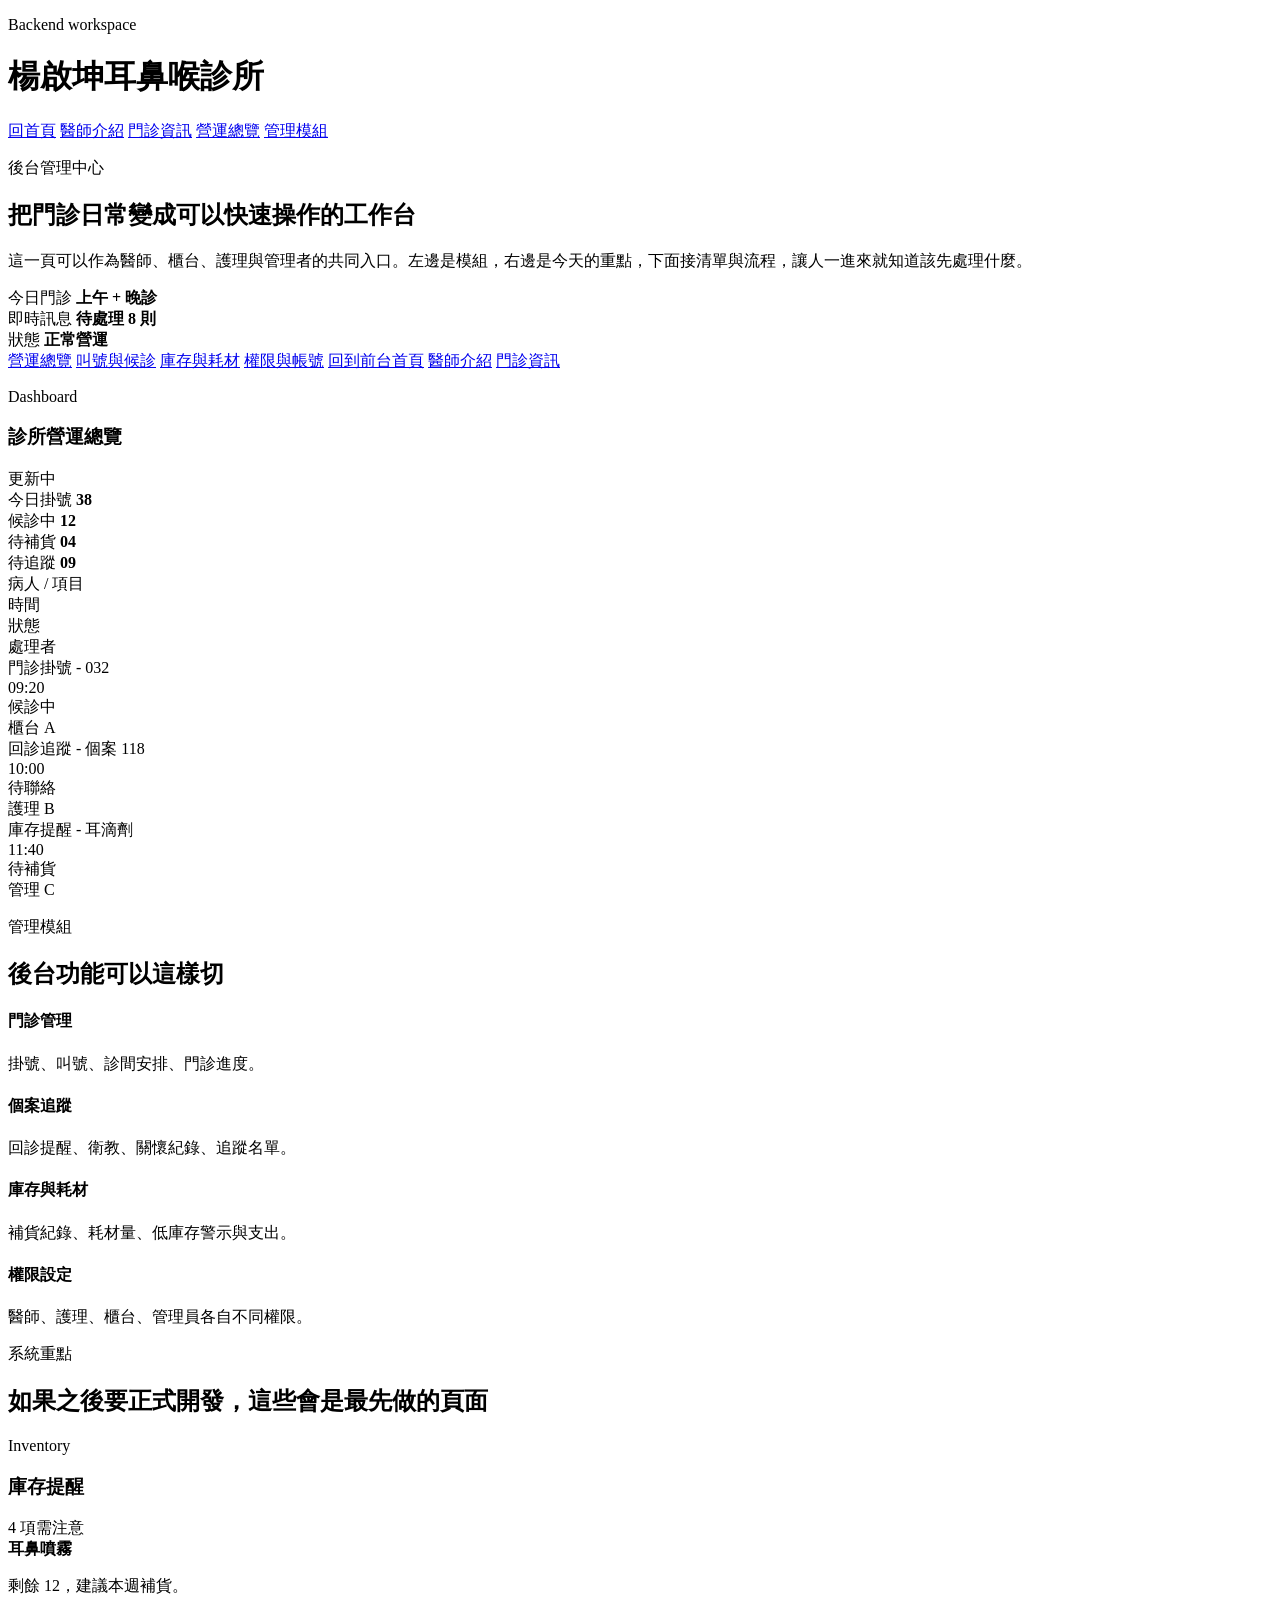
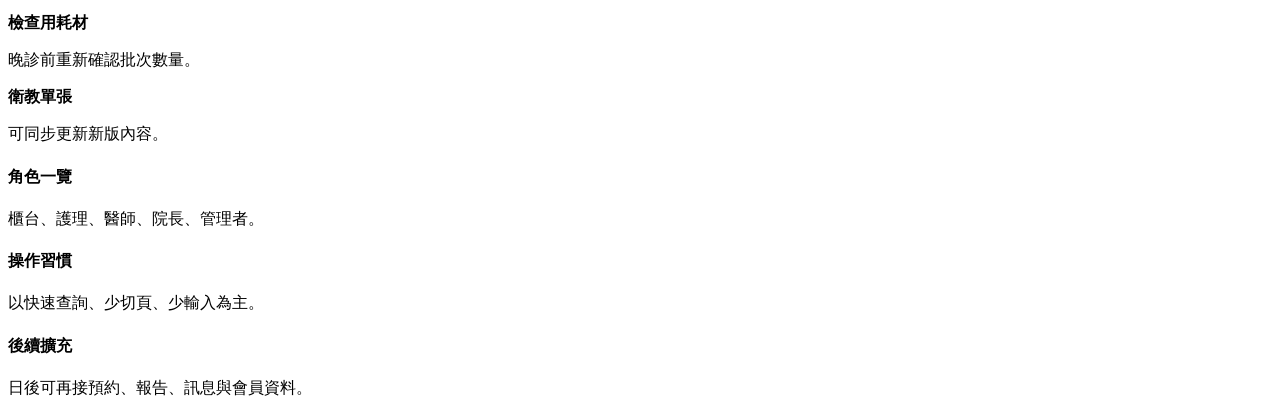
==== backend.html @ 7e98c554 "Add clinic backend page" ====
<!doctype html>
<html lang="zh-Hant">
  <head>
    <meta charset="UTF-8" />
    <meta name="viewport" content="width=device-width, initial-scale=1.0" />
    <title>楊啟坤耳鼻喉診所｜後台管理中心</title>
    <meta
      name="description"
      content="診所後台管理中心示意，包含門診、個案、庫存、權限與營運總覽。"
    />
    <link rel="preconnect" href="https://fonts.googleapis.com" />
    <link rel="preconnect" href="https://fonts.gstatic.com" crossorigin />
    <link
      href="https://fonts.googleapis.com/css2?family=Noto+Sans+TC:wght@400;500;600;700;800;900&display=swap"
      rel="stylesheet"
    />
    <link rel="stylesheet" href="styles.css" />
  </head>
  <body>
    <div class="page">
      <header class="topbar">
        <div>
          <p class="eyebrow">Backend workspace</p>
          <h1>楊啟坤耳鼻喉診所</h1>
        </div>

        <nav class="topbar__nav" aria-label="主要導覽">
          <a href="index.html">回首頁</a>
          <a href="doctor.html">醫師介紹</a>
          <a href="info.html">門診資訊</a>
          <a href="#dashboard">營運總覽</a>
          <a href="#modules">管理模組</a>
        </nav>
      </header>

      <main class="backend-shell">
        <section class="backend-hero">
          <div class="backend-hero__copy">
            <p class="eyebrow">後台管理中心</p>
            <h2>把門診日常變成可以快速操作的工作台</h2>
            <p>
              這一頁可以作為醫師、櫃台、護理與管理者的共同入口。左邊是模組，右邊是今天的重點，下面接清單與流程，讓人一進來就知道該先處理什麼。
            </p>
          </div>

          <div class="backend-hero__cards">
            <article class="mini-card">
              <span>今日門診</span>
              <strong>上午 + 晚診</strong>
            </article>
            <article class="mini-card">
              <span>即時訊息</span>
              <strong>待處理 8 則</strong>
            </article>
            <article class="mini-card">
              <span>狀態</span>
              <strong>正常營運</strong>
            </article>
          </div>
        </section>

        <section class="backend-grid" id="dashboard">
          <aside class="backend-nav" aria-label="管理模組">
            <a href="#dashboard">營運總覽</a>
            <a href="#queue">叫號與候診</a>
            <a href="#inventory">庫存與耗材</a>
            <a href="#permissions">權限與帳號</a>
            <a href="index.html">回到前台首頁</a>
            <a href="doctor.html">醫師介紹</a>
            <a href="info.html">門診資訊</a>
          </aside>

          <div class="backend-panel">
            <div class="backend-panel__top">
              <div>
                <p class="eyebrow eyebrow--dark">Dashboard</p>
                <h3>診所營運總覽</h3>
              </div>
              <span class="status">更新中</span>
            </div>

            <div class="backend-stats">
              <article class="backend-stat">
                <span>今日掛號</span>
                <strong>38</strong>
              </article>
              <article class="backend-stat">
                <span>候診中</span>
                <strong>12</strong>
              </article>
              <article class="backend-stat">
                <span>待補貨</span>
                <strong>04</strong>
              </article>
              <article class="backend-stat">
                <span>待追蹤</span>
                <strong>09</strong>
              </article>
            </div>

            <div class="backend-table" id="queue">
              <div class="backend-table__row backend-table__head">
                <div>病人 / 項目</div>
                <div>時間</div>
                <div>狀態</div>
                <div>處理者</div>
              </div>
              <div class="backend-table__row">
                <div>門診掛號 - 032</div>
                <div>09:20</div>
                <div class="backend-status">候診中</div>
                <div>櫃台 A</div>
              </div>
              <div class="backend-table__row">
                <div>回診追蹤 - 個案 118</div>
                <div>10:00</div>
                <div class="backend-status">待聯絡</div>
                <div>護理 B</div>
              </div>
              <div class="backend-table__row">
                <div>庫存提醒 - 耳滴劑</div>
                <div>11:40</div>
                <div class="backend-status">待補貨</div>
                <div>管理 C</div>
              </div>
            </div>
          </div>
        </section>

        <section class="modules" id="modules" aria-labelledby="modules-title">
          <div class="section-head">
            <p class="eyebrow">管理模組</p>
            <h2 id="modules-title">後台功能可以這樣切</h2>
          </div>

          <div class="module-grid">
            <article class="backend-card">
              <h4>門診管理</h4>
              <p>掛號、叫號、診間安排、門診進度。</p>
            </article>
            <article class="backend-card">
              <h4>個案追蹤</h4>
              <p>回診提醒、衛教、關懷紀錄、追蹤名單。</p>
            </article>
            <article class="backend-card">
              <h4>庫存與耗材</h4>
              <p>補貨紀錄、耗材量、低庫存警示與支出。</p>
            </article>
            <article class="backend-card">
              <h4>權限設定</h4>
              <p>醫師、護理、櫃台、管理員各自不同權限。</p>
            </article>
          </div>
        </section>

        <section class="admin-layout" id="inventory" aria-labelledby="inventory-title">
          <div class="section-head">
            <p class="eyebrow">系統重點</p>
            <h2 id="inventory-title">如果之後要正式開發，這些會是最先做的頁面</h2>
          </div>

          <div class="admin-grid">
            <div class="admin-preview">
              <div class="admin-preview__header">
                <div>
                  <p class="eyebrow eyebrow--dark">Inventory</p>
                  <h3>庫存提醒</h3>
                </div>
                <span class="status">4 項需注意</span>
              </div>

              <div class="timeline">
                <div class="timeline__item">
                  <span class="dot"></span>
                  <div>
                    <strong>耳鼻噴霧</strong>
                    <p>剩餘 12，建議本週補貨。</p>
                  </div>
                </div>
                <div class="timeline__item">
                  <span class="dot"></span>
                  <div>
                    <strong>檢查用耗材</strong>
                    <p>晚診前重新確認批次數量。</p>
                  </div>
                </div>
                <div class="timeline__item">
                  <span class="dot"></span>
                  <div>
                    <strong>衛教單張</strong>
                    <p>可同步更新新版內容。</p>
                  </div>
                </div>
              </div>
            </div>

            <div class="backend-sidebar" id="permissions">
              <article class="backend-card">
                <h4>角色一覽</h4>
                <p>櫃台、護理、醫師、院長、管理者。</p>
              </article>
              <article class="backend-card">
                <h4>操作習慣</h4>
                <p>以快速查詢、少切頁、少輸入為主。</p>
              </article>
              <article class="backend-card">
                <h4>後續擴充</h4>
                <p>日後可再接預約、報告、訊息與會員資料。</p>
              </article>
            </div>
          </div>
        </section>
      </main>
    </div>
  </body>
</html>
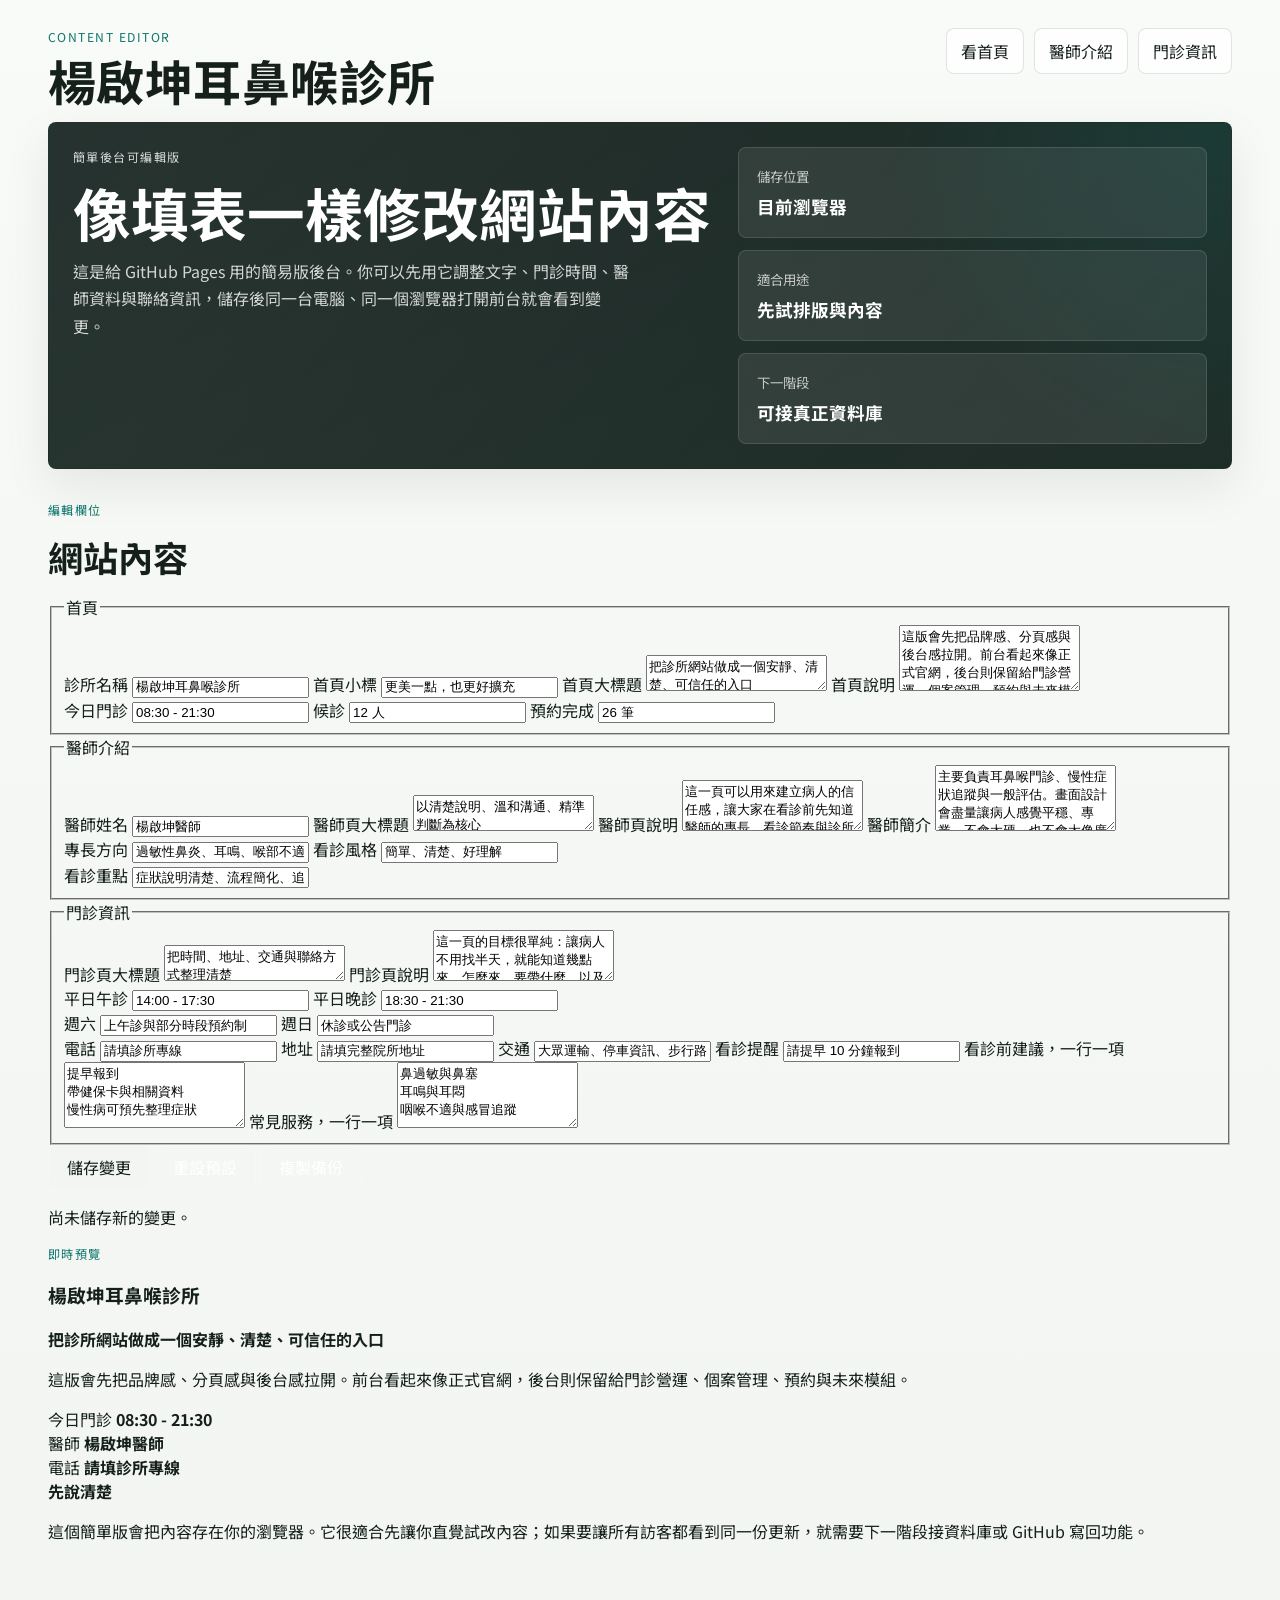
==== commit a383a168: "Turn backend into a simple content editor" ====
--- a/backend.html
+++ b/backend.html
@@ -3,214 +3,228 @@
   <head>
     <meta charset="UTF-8" />
     <meta name="viewport" content="width=device-width, initial-scale=1.0" />
-    <title>楊啟坤耳鼻喉診所｜後台管理中心</title>
-    <meta
-      name="description"
-      content="診所後台管理中心示意，包含門診、個案、庫存、權限與營運總覽。"
-    />
+    <title>楊啟坤耳鼻喉診所｜後台內容編輯</title>
+    <meta name="description" content="簡單可編輯的診所網站後台，可調整首頁、醫師介紹、門診資訊與聯絡內容。" />
     <link rel="preconnect" href="https://fonts.googleapis.com" />
     <link rel="preconnect" href="https://fonts.gstatic.com" crossorigin />
-    <link
-      href="https://fonts.googleapis.com/css2?family=Noto+Sans+TC:wght@400;500;600;700;800;900&display=swap"
-      rel="stylesheet"
-    />
+    <link href="https://fonts.googleapis.com/css2?family=Noto+Sans+TC:wght@400;500;600;700;800;900&display=swap" rel="stylesheet" />
     <link rel="stylesheet" href="styles.css" />
   </head>
   <body>
     <div class="page">
       <header class="topbar">
         <div>
-          <p class="eyebrow">Backend workspace</p>
-          <h1>楊啟坤耳鼻喉診所</h1>
+          <p class="eyebrow">Content editor</p>
+          <h1 id="clinic-name">楊啟坤耳鼻喉診所</h1>
         </div>
 
         <nav class="topbar__nav" aria-label="主要導覽">
-          <a href="index.html">回首頁</a>
+          <a href="index.html">看首頁</a>
           <a href="doctor.html">醫師介紹</a>
           <a href="info.html">門診資訊</a>
-          <a href="#dashboard">營運總覽</a>
-          <a href="#modules">管理模組</a>
         </nav>
       </header>
 
       <main class="backend-shell">
         <section class="backend-hero">
           <div class="backend-hero__copy">
-            <p class="eyebrow">後台管理中心</p>
-            <h2>把門診日常變成可以快速操作的工作台</h2>
+            <p class="eyebrow">簡單後台可編輯版</p>
+            <h2>像填表一樣修改網站內容</h2>
             <p>
-              這一頁可以作為醫師、櫃台、護理與管理者的共同入口。左邊是模組，右邊是今天的重點，下面接清單與流程，讓人一進來就知道該先處理什麼。
+              這是給 GitHub Pages 用的簡易版後台。你可以先用它調整文字、門診時間、醫師資料與聯絡資訊，儲存後同一台電腦、同一個瀏覽器打開前台就會看到變更。
             </p>
           </div>
 
           <div class="backend-hero__cards">
             <article class="mini-card">
-              <span>今日門診</span>
-              <strong>上午 + 晚診</strong>
+              <span>儲存位置</span>
+              <strong>目前瀏覽器</strong>
             </article>
             <article class="mini-card">
-              <span>即時訊息</span>
-              <strong>待處理 8 則</strong>
+              <span>適合用途</span>
+              <strong>先試排版與內容</strong>
             </article>
             <article class="mini-card">
-              <span>狀態</span>
-              <strong>正常營運</strong>
+              <span>下一階段</span>
+              <strong>可接真正資料庫</strong>
             </article>
           </div>
         </section>
 
-        <section class="backend-grid" id="dashboard">
-          <aside class="backend-nav" aria-label="管理模組">
-            <a href="#dashboard">營運總覽</a>
-            <a href="#queue">叫號與候診</a>
-            <a href="#inventory">庫存與耗材</a>
-            <a href="#permissions">權限與帳號</a>
-            <a href="index.html">回到前台首頁</a>
-            <a href="doctor.html">醫師介紹</a>
-            <a href="info.html">門診資訊</a>
+        <section class="editor-layout" aria-labelledby="editor-title">
+          <form class="editor-panel" id="clinic-editor">
+            <div class="section-head section-head--tight">
+              <p class="eyebrow">編輯欄位</p>
+              <h2 id="editor-title">網站內容</h2>
+            </div>
+
+            <fieldset class="editor-fieldset">
+              <legend>首頁</legend>
+              <label class="field">
+                <span>診所名稱</span>
+                <input id="edit-clinic-name" type="text" />
+              </label>
+              <label class="field">
+                <span>首頁小標</span>
+                <input id="edit-home-eyebrow" type="text" />
+              </label>
+              <label class="field">
+                <span>首頁大標題</span>
+                <textarea id="edit-home-headline" rows="2"></textarea>
+              </label>
+              <label class="field">
+                <span>首頁說明</span>
+                <textarea id="edit-home-lead" rows="4"></textarea>
+              </label>
+              <div class="field-row">
+                <label class="field">
+                  <span>今日門診</span>
+                  <input id="edit-today-hours" type="text" />
+                </label>
+                <label class="field">
+                  <span>候診</span>
+                  <input id="edit-waiting-count" type="text" />
+                </label>
+                <label class="field">
+                  <span>預約完成</span>
+                  <input id="edit-appointment-count" type="text" />
+                </label>
+              </div>
+            </fieldset>
+
+            <fieldset class="editor-fieldset">
+              <legend>醫師介紹</legend>
+              <label class="field">
+                <span>醫師姓名</span>
+                <input id="edit-doctor-name" type="text" />
+              </label>
+              <label class="field">
+                <span>醫師頁大標題</span>
+                <textarea id="edit-doctor-headline" rows="2"></textarea>
+              </label>
+              <label class="field">
+                <span>醫師頁說明</span>
+                <textarea id="edit-doctor-lead" rows="3"></textarea>
+              </label>
+              <label class="field">
+                <span>醫師簡介</span>
+                <textarea id="edit-doctor-summary" rows="4"></textarea>
+              </label>
+              <div class="field-row field-row--two">
+                <label class="field">
+                  <span>專長方向</span>
+                  <input id="edit-doctor-specialty" type="text" />
+                </label>
+                <label class="field">
+                  <span>看診風格</span>
+                  <input id="edit-doctor-style" type="text" />
+                </label>
+              </div>
+              <label class="field">
+                <span>看診重點</span>
+                <input id="edit-doctor-focus" type="text" />
+              </label>
+            </fieldset>
+
+            <fieldset class="editor-fieldset">
+              <legend>門診資訊</legend>
+              <label class="field">
+                <span>門診頁大標題</span>
+                <textarea id="edit-info-headline" rows="2"></textarea>
+              </label>
+              <label class="field">
+                <span>門診頁說明</span>
+                <textarea id="edit-info-lead" rows="3"></textarea>
+              </label>
+              <div class="field-row field-row--two">
+                <label class="field">
+                  <span>平日午診</span>
+                  <input id="edit-weekday-morning" type="text" />
+                </label>
+                <label class="field">
+                  <span>平日晚診</span>
+                  <input id="edit-weekday-evening" type="text" />
+                </label>
+              </div>
+              <div class="field-row field-row--two">
+                <label class="field">
+                  <span>週六</span>
+                  <input id="edit-saturday-hours" type="text" />
+                </label>
+                <label class="field">
+                  <span>週日</span>
+                  <input id="edit-sunday-hours" type="text" />
+                </label>
+              </div>
+              <label class="field">
+                <span>電話</span>
+                <input id="edit-phone" type="text" />
+              </label>
+              <label class="field">
+                <span>地址</span>
+                <input id="edit-address" type="text" />
+              </label>
+              <label class="field">
+                <span>交通</span>
+                <input id="edit-transport" type="text" />
+              </label>
+              <label class="field">
+                <span>看診提醒</span>
+                <input id="edit-check-in-note" type="text" />
+              </label>
+              <label class="field">
+                <span>看診前建議，一行一項</span>
+                <textarea id="edit-before-visit" rows="4"></textarea>
+              </label>
+              <label class="field">
+                <span>常見服務，一行一項</span>
+                <textarea id="edit-services" rows="4"></textarea>
+              </label>
+            </fieldset>
+
+            <div class="editor-actions">
+              <button class="action action--primary editor-submit" type="submit">儲存變更</button>
+              <button class="action editor-secondary" id="reset-editor" type="button">重設預設</button>
+              <button class="action editor-secondary" id="export-editor" type="button">複製備份</button>
+            </div>
+            <p class="editor-status" id="editor-status">尚未儲存新的變更。</p>
+          </form>
+
+          <aside class="editor-preview" aria-label="即時預覽">
+            <div class="preview-card">
+              <p class="eyebrow">即時預覽</p>
+              <h3 id="preview-clinic-name">楊啟坤耳鼻喉診所</h3>
+              <strong id="preview-home-headline">把診所網站做成一個安靜、清楚、可信任的入口</strong>
+              <p id="preview-home-lead">這裡會同步顯示首頁說明。</p>
+            </div>
+
+            <div class="preview-grid">
+              <article>
+                <span>今日門診</span>
+                <strong id="preview-hours">08:30 - 21:30</strong>
+              </article>
+              <article>
+                <span>醫師</span>
+                <strong id="preview-doctor">楊啟坤醫師</strong>
+              </article>
+              <article>
+                <span>電話</span>
+                <strong id="preview-phone">請填診所專線</strong>
+              </article>
+            </div>
+
+            <div class="editor-note">
+              <strong>先說清楚</strong>
+              <p>
+                這個簡單版會把內容存在你的瀏覽器。它很適合先讓你直覺試改內容；如果要讓所有訪客都看到同一份更新，就需要下一階段接資料庫或 GitHub 寫回功能。
+              </p>
+            </div>
           </aside>
-
-          <div class="backend-panel">
-            <div class="backend-panel__top">
-              <div>
-                <p class="eyebrow eyebrow--dark">Dashboard</p>
-                <h3>診所營運總覽</h3>
-              </div>
-              <span class="status">更新中</span>
-            </div>
-
-            <div class="backend-stats">
-              <article class="backend-stat">
-                <span>今日掛號</span>
-                <strong>38</strong>
-              </article>
-              <article class="backend-stat">
-                <span>候診中</span>
-                <strong>12</strong>
-              </article>
-              <article class="backend-stat">
-                <span>待補貨</span>
-                <strong>04</strong>
-              </article>
-              <article class="backend-stat">
-                <span>待追蹤</span>
-                <strong>09</strong>
-              </article>
-            </div>
-
-            <div class="backend-table" id="queue">
-              <div class="backend-table__row backend-table__head">
-                <div>病人 / 項目</div>
-                <div>時間</div>
-                <div>狀態</div>
-                <div>處理者</div>
-              </div>
-              <div class="backend-table__row">
-                <div>門診掛號 - 032</div>
-                <div>09:20</div>
-                <div class="backend-status">候診中</div>
-                <div>櫃台 A</div>
-              </div>
-              <div class="backend-table__row">
-                <div>回診追蹤 - 個案 118</div>
-                <div>10:00</div>
-                <div class="backend-status">待聯絡</div>
-                <div>護理 B</div>
-              </div>
-              <div class="backend-table__row">
-                <div>庫存提醒 - 耳滴劑</div>
-                <div>11:40</div>
-                <div class="backend-status">待補貨</div>
-                <div>管理 C</div>
-              </div>
-            </div>
-          </div>
-        </section>
-
-        <section class="modules" id="modules" aria-labelledby="modules-title">
-          <div class="section-head">
-            <p class="eyebrow">管理模組</p>
-            <h2 id="modules-title">後台功能可以這樣切</h2>
-          </div>
-
-          <div class="module-grid">
-            <article class="backend-card">
-              <h4>門診管理</h4>
-              <p>掛號、叫號、診間安排、門診進度。</p>
-            </article>
-            <article class="backend-card">
-              <h4>個案追蹤</h4>
-              <p>回診提醒、衛教、關懷紀錄、追蹤名單。</p>
-            </article>
-            <article class="backend-card">
-              <h4>庫存與耗材</h4>
-              <p>補貨紀錄、耗材量、低庫存警示與支出。</p>
-            </article>
-            <article class="backend-card">
-              <h4>權限設定</h4>
-              <p>醫師、護理、櫃台、管理員各自不同權限。</p>
-            </article>
-          </div>
-        </section>
-
-        <section class="admin-layout" id="inventory" aria-labelledby="inventory-title">
-          <div class="section-head">
-            <p class="eyebrow">系統重點</p>
-            <h2 id="inventory-title">如果之後要正式開發，這些會是最先做的頁面</h2>
-          </div>
-
-          <div class="admin-grid">
-            <div class="admin-preview">
-              <div class="admin-preview__header">
-                <div>
-                  <p class="eyebrow eyebrow--dark">Inventory</p>
-                  <h3>庫存提醒</h3>
-                </div>
-                <span class="status">4 項需注意</span>
-              </div>
-
-              <div class="timeline">
-                <div class="timeline__item">
-                  <span class="dot"></span>
-                  <div>
-                    <strong>耳鼻噴霧</strong>
-                    <p>剩餘 12，建議本週補貨。</p>
-                  </div>
-                </div>
-                <div class="timeline__item">
-                  <span class="dot"></span>
-                  <div>
-                    <strong>檢查用耗材</strong>
-                    <p>晚診前重新確認批次數量。</p>
-                  </div>
-                </div>
-                <div class="timeline__item">
-                  <span class="dot"></span>
-                  <div>
-                    <strong>衛教單張</strong>
-                    <p>可同步更新新版內容。</p>
-                  </div>
-                </div>
-              </div>
-            </div>
-
-            <div class="backend-sidebar" id="permissions">
-              <article class="backend-card">
-                <h4>角色一覽</h4>
-                <p>櫃台、護理、醫師、院長、管理者。</p>
-              </article>
-              <article class="backend-card">
-                <h4>操作習慣</h4>
-                <p>以快速查詢、少切頁、少輸入為主。</p>
-              </article>
-              <article class="backend-card">
-                <h4>後續擴充</h4>
-                <p>日後可再接預約、報告、訊息與會員資料。</p>
-              </article>
-            </div>
-          </div>
         </section>
       </main>
     </div>
+
+    <script src="site-data.js"></script>
+    <script src="script.js"></script>
   </body>
 </html>
--- a/styles.css
+++ b/styles.css
@@ -0,0 +1,346 @@
+:root {
+  color-scheme: light;
+  --bg: #f2f5f1;
+  --panel: #ffffff;
+  --panel-soft: #f7f8f5;
+  --ink: #15201a;
+  --muted: #5d6b63;
+  --line: rgba(21, 32, 26, 0.12);
+  --shadow: 0 18px 48px rgba(16, 24, 20, 0.08);
+  --hero: #0f1a17;
+  --hero-soft: #182621;
+  --green: #146b4a;
+  --blue: #355f8f;
+  --amber: #94631b;
+  --stone: #607167;
+  --accent: #0f766e;
+}
+
+* { box-sizing: border-box; }
+html { scroll-behavior: smooth; }
+body {
+  margin: 0;
+  font-family: "Noto Sans TC", system-ui, sans-serif;
+  color: var(--ink);
+  background: linear-gradient(180deg, #f8faf7 0%, var(--bg) 100%);
+}
+a,button { font: inherit; }
+a { color: inherit; text-decoration: none; }
+.page { min-height: 100vh; }
+.topbar {
+  display: flex;
+  justify-content: space-between;
+  gap: 24px;
+  align-items: flex-start;
+  padding: 28px clamp(20px, 4vw, 48px) 18px;
+  background: linear-gradient(180deg, #f9fbf8, transparent);
+}
+.eyebrow {
+  margin: 0 0 10px;
+  font-size: 0.76rem;
+  letter-spacing: 0.12em;
+  text-transform: uppercase;
+  color: var(--accent);
+}
+.eyebrow--dark { color: rgba(21, 32, 26, 0.56); }
+.topbar h1,
+.hero h2,
+.section-head h2,
+.admin-preview h3,
+.feature-band h3 { margin: 0; }
+.topbar h1 {
+  font-size: clamp(2rem, 4vw, 3rem);
+  line-height: 1;
+  letter-spacing: 0.01em;
+}
+.topbar__nav {
+  display: flex;
+  gap: 10px;
+  flex-wrap: wrap;
+  justify-content: flex-end;
+}
+.topbar__nav a {
+  padding: 10px 14px;
+  border: 1px solid var(--line);
+  background: rgba(255, 255, 255, 0.8);
+  border-radius: 8px;
+}
+main { padding: 0 clamp(20px, 4vw, 48px) 56px; }
+.hero {
+  display: grid;
+  grid-template-columns: minmax(0, 1.35fr) minmax(320px, 0.8fr);
+  gap: 18px;
+  padding: 24px;
+  border: 1px solid var(--line);
+  border-radius: 8px;
+  background:
+    linear-gradient(135deg, rgba(255, 255, 255, 0.07), rgba(255, 255, 255, 0)),
+    radial-gradient(circle at top right, rgba(58, 96, 76, 0.25), transparent 30%),
+    linear-gradient(160deg, var(--hero), var(--hero-soft));
+  color: #fff;
+  box-shadow: var(--shadow);
+}
+.hero__content { display: grid; align-content: start; gap: 18px; }
+.hero__content h2 {
+  max-width: 13ch;
+  font-size: clamp(2.2rem, 5vw, 4.4rem);
+  line-height: 0.98;
+}
+.hero__lead {
+  margin: 0;
+  max-width: 62ch;
+  color: rgba(255, 255, 255, 0.8);
+  line-height: 1.75;
+}
+.hero__actions { display: flex; gap: 12px; flex-wrap: wrap; }
+.action {
+  display: inline-flex;
+  align-items: center;
+  justify-content: center;
+  min-height: 44px;
+  padding: 0 18px;
+  border: 1px solid rgba(255, 255, 255, 0.18);
+  border-radius: 8px;
+  background: rgba(255, 255, 255, 0.06);
+  color: #fff;
+}
+.action--primary { background: #f2f5f1; color: var(--ink); }
+.hero__meta { display: grid; grid-template-columns: repeat(3, minmax(0, 1fr)); gap: 12px; }
+.hero__meta div {
+  padding: 14px;
+  border-radius: 8px;
+  border: 1px solid rgba(255, 255, 255, 0.1);
+  background: rgba(255, 255, 255, 0.05);
+}
+.hero__meta span,
+.panel-card__label,
+.stat-card span,
+.timeline__item strong,
+.admin-metrics span { display: block; font-size: 0.84rem; color: rgba(255, 255, 255, 0.72); }
+.hero__meta strong,
+.panel-card strong,
+.admin-metrics strong { display: block; margin-top: 8px; font-size: 1.08rem; }
+.hero__panel { display: grid; gap: 12px; align-content: start; }
+.panel-card {
+  padding: 18px;
+  border-radius: 8px;
+  border: 1px solid rgba(255, 255, 255, 0.14);
+  background: rgba(255, 255, 255, 0.06);
+  color: #fff;
+  box-shadow: inset 0 1px 0 rgba(255, 255, 255, 0.05);
+}
+.panel-card p { margin: 10px 0 0; color: rgba(255, 255, 255, 0.78); line-height: 1.6; }
+.panel-card--accent {
+  min-height: 212px;
+  display: grid;
+  align-content: start;
+  background:
+    linear-gradient(180deg, rgba(255, 255, 255, 0.08), rgba(255, 255, 255, 0.03)),
+    rgba(255, 255, 255, 0.04);
+}
+.panel-stack { display: grid; gap: 12px; }
+.section-head { display: grid; gap: 8px; margin: 32px 0 18px; }
+.section-head h2 { font-size: clamp(1.4rem, 3vw, 2.2rem); line-height: 1.15; }
+.module-grid { display: grid; grid-template-columns: repeat(4, minmax(0, 1fr)); gap: 14px; }
+.module-tile {
+  min-height: 236px;
+  display: grid;
+  align-content: start;
+  gap: 12px;
+  padding: 18px;
+  text-align: left;
+  border: 1px solid var(--line);
+  border-radius: 8px;
+  background: var(--panel);
+  box-shadow: var(--shadow);
+  cursor: pointer;
+  transition: transform 160ms ease, border-color 160ms ease, box-shadow 160ms ease;
+}
+.module-tile:hover,
+.module-tile:focus-visible,
+.module-tile.is-active {
+  transform: translateY(-3px);
+  border-color: rgba(15, 118, 110, 0.28);
+  box-shadow: 0 20px 44px rgba(16, 24, 20, 0.12);
+  outline: none;
+}
+.module-tile__icon {
+  width: 72px;
+  aspect-ratio: 1;
+  display: grid;
+  place-items: center;
+  border-radius: 8px;
+}
+.module-tile__icon svg {
+  width: 36px;
+  height: 36px;
+  fill: none;
+  stroke: #fff;
+  stroke-width: 2.4;
+  stroke-linecap: round;
+  stroke-linejoin: round;
+}
+.module-tile__icon--green { background: linear-gradient(160deg, #1f8a5c, var(--green)); }
+.module-tile__icon--blue { background: linear-gradient(160deg, #4a76a8, var(--blue)); }
+.module-tile__icon--amber { background: linear-gradient(160deg, #b47a24, var(--amber)); }
+.module-tile__icon--stone { background: linear-gradient(160deg, #6f8378, var(--stone)); }
+.module-tile__title { font-size: 1.1rem; font-weight: 800; }
+.module-tile__copy { color: var(--muted); line-height: 1.6; }
+.feature-band {
+  margin-top: 14px;
+  display: grid;
+  gap: 10px;
+  padding: 20px 22px;
+  border: 1px solid rgba(15, 118, 110, 0.16);
+  border-radius: 8px;
+  background: linear-gradient(180deg, rgba(15, 118, 110, 0.05), rgba(255, 255, 255, 0.88)), #fff;
+}
+.feature-band h3 { font-size: 1.5rem; }
+.feature-band p { margin: 0; max-width: 78ch; color: var(--muted); line-height: 1.72; }
+.admin-grid { display: grid; grid-template-columns: minmax(0, 1.15fr) minmax(280px, 0.85fr); gap: 14px; }
+.admin-preview,
+.admin-card,
+.chip-row span,
+.backend-nav,
+.backend-panel,
+.backend-table,
+.backend-card,
+.profile-card,
+.info-card,
+.hours-card,
+.service-card,
+.bio-item,
+.schedule-card,
+.contact-pill {
+  border-radius: 8px;
+  border: 1px solid var(--line);
+  background: var(--panel);
+}
+.admin-preview { padding: 20px; box-shadow: var(--shadow); }
+.admin-preview__header { display: flex; justify-content: space-between; gap: 12px; align-items: center; }
+.admin-preview__header h3 { margin-top: 6px; font-size: 1.4rem; }
+.status {
+  padding: 9px 12px;
+  border-radius: 999px;
+  background: rgba(15, 118, 110, 0.1);
+  color: var(--accent);
+  font-weight: 700;
+  white-space: nowrap;
+}
+.admin-metrics { display: grid; grid-template-columns: repeat(3, minmax(0, 1fr)); gap: 12px; margin: 18px 0; }
+.admin-metrics article { padding: 14px; border-radius: 8px; background: var(--panel-soft); }
+.admin-metrics span { color: var(--muted); }
+.admin-metrics strong { color: var(--ink); font-size: 1.7rem; margin-top: 8px; }
+.timeline { display: grid; gap: 12px; }
+.timeline__item { display: grid; grid-template-columns: 14px minmax(0, 1fr); gap: 12px; align-items: start; }
+.timeline__item strong { color: var(--ink); }
+.timeline__item p { margin: 4px 0 0; color: var(--muted); line-height: 1.6; }
+.dot { width: 10px; height: 10px; margin-top: 6px; border-radius: 50%; background: var(--accent); }
+.admin-list { display: grid; gap: 12px; }
+.admin-card { padding: 18px; box-shadow: var(--shadow); }
+.admin-card h3 { margin: 0 0 8px; font-size: 1.06rem; }
+.admin-card p { margin: 0; color: var(--muted); line-height: 1.6; }
+.chip-row { display: flex; flex-wrap: wrap; gap: 10px; }
+.chip-row span { padding: 11px 14px; color: var(--ink); background: rgba(255, 255, 255, 0.86); box-shadow: var(--shadow); }
+.admin-linkbar { display: flex; gap: 10px; flex-wrap: wrap; margin-top: 16px; }
+.admin-linkbar a { padding: 10px 14px; border-radius: 8px; border: 1px solid var(--line); background: rgba(255, 255, 255, 0.92); }
+.backend-shell { padding: 0 clamp(20px, 4vw, 48px) 56px; }
+.backend-hero {
+  display: grid;
+  grid-template-columns: minmax(0, 1fr) minmax(300px, 0.72fr);
+  gap: 14px;
+  padding: 24px;
+  border: 1px solid var(--line);
+  border-radius: 8px;
+  background:
+    linear-gradient(135deg, rgba(255, 255, 255, 0.08), rgba(255, 255, 255, 0)),
+    radial-gradient(circle at top right, rgba(15, 118, 110, 0.2), transparent 28%),
+    linear-gradient(160deg, #13211d, #1f2d28);
+  color: #fff;
+  box-shadow: var(--shadow);
+}
+.backend-hero__copy { display: grid; gap: 16px; align-content: start; }
+.backend-hero__copy h2 { margin: 0; font-size: clamp(2rem, 4.5vw, 4rem); line-height: 1; }
+.backend-hero__copy p { margin: 0; max-width: 62ch; color: rgba(255, 255, 255, 0.8); line-height: 1.72; }
+.backend-hero__cards { display: grid; gap: 12px; }
+.mini-card { padding: 18px; border-radius: 8px; background: rgba(255, 255, 255, 0.08); border: 1px solid rgba(255, 255, 255, 0.12); }
+.mini-card span { display: block; color: rgba(255, 255, 255, 0.72); font-size: 0.84rem; }
+.mini-card strong { display: block; margin-top: 8px; font-size: 1.1rem; }
+.backend-grid { display: grid; grid-template-columns: minmax(260px, 0.78fr) minmax(0, 1.22fr); gap: 14px; margin-top: 24px; }
+.backend-nav { padding: 18px; display: grid; gap: 10px; align-content: start; }
+.backend-nav a { padding: 12px 14px; border-radius: 8px; background: var(--panel-soft); }
+.backend-panel { padding: 18px; }
+.backend-panel__top { display: flex; justify-content: space-between; gap: 12px; align-items: center; }
+.backend-panel__top h3 { margin: 0; font-size: 1.35rem; }
+.backend-stats { display: grid; grid-template-columns: repeat(4, minmax(0, 1fr)); gap: 12px; margin-top: 18px; }
+.backend-stat { padding: 14px; border-radius: 8px; background: var(--panel-soft); }
+.backend-stat span { display: block; color: var(--muted); font-size: 0.84rem; }
+.backend-stat strong { display: block; margin-top: 8px; font-size: 1.5rem; }
+.backend-table { margin-top: 14px; overflow: hidden; }
+.backend-table__row { display: grid; grid-template-columns: minmax(0, 1.3fr) 120px 120px 100px; gap: 12px; padding: 14px 18px; border-top: 1px solid var(--line); }
+.backend-table__row:first-child { border-top: 0; }
+.backend-table__head { background: #f0f4f1; font-size: 0.84rem; color: var(--muted); }
+.backend-status { font-weight: 700; color: var(--accent); }
+.backend-sidebar { display: grid; gap: 12px; }
+.backend-card { padding: 18px; }
+.backend-card h4 { margin: 0 0 8px; font-size: 1.02rem; }
+.backend-card p { margin: 0; color: var(--muted); line-height: 1.6; }
+.profile-grid { display: grid; grid-template-columns: minmax(0, 0.92fr) minmax(0, 1.08fr); gap: 14px; }
+.profile-card { padding: 20px; }
+.profile-card__portrait {
+  width: 100%;
+  aspect-ratio: 4 / 3;
+  border-radius: 8px;
+  background: radial-gradient(circle at 40% 30%, rgba(255, 255, 255, 0.18), transparent 25%), linear-gradient(160deg, #153530, #224f47);
+  margin-bottom: 16px;
+  position: relative;
+  overflow: hidden;
+}
+.profile-card__portrait::before,
+.profile-card__portrait::after { content: ""; position: absolute; background: rgba(255, 255, 255, 0.16); border-radius: 50%; }
+.profile-card__portrait::before { width: 96px; height: 96px; top: 18%; left: 50%; transform: translateX(-50%); }
+.profile-card__portrait::after { width: 220px; height: 220px; bottom: -80px; left: 50%; transform: translateX(-50%); }
+.profile-card h3 { margin: 0 0 8px; font-size: 1.45rem; }
+.profile-card p,
+.info-card p,
+.hours-card p,
+.service-card p,
+.bio-item p { margin: 0; color: var(--muted); line-height: 1.7; }
+.profile-meta { display: grid; gap: 10px; margin-top: 16px; }
+.profile-meta span { display: block; color: var(--muted); font-size: 0.84rem; }
+.profile-meta strong { display: block; margin-top: 6px; }
+.bio-list { display: grid; gap: 12px; }
+.bio-item { padding: 18px; box-shadow: var(--shadow); }
+.bio-item h4 { margin: 0 0 8px; font-size: 1rem; }
+.schedule-grid { display: grid; grid-template-columns: repeat(2, minmax(0, 1fr)); gap: 12px; }
+.schedule-card { padding: 18px; }
+.schedule-card span { display: block; color: var(--muted); font-size: 0.84rem; }
+.schedule-card strong { display: block; margin-top: 8px; font-size: 1.12rem; }
+.info-grid { display: grid; grid-template-columns: repeat(3, minmax(0, 1fr)); gap: 14px; }
+.info-card, .hours-card, .service-card { padding: 18px; }
+.info-card h3, .hours-card h3, .service-card h3 { margin: 0 0 10px; font-size: 1.08rem; }
+.info-card ul, .service-card ul { margin: 0; padding-left: 18px; color: var(--muted); line-height: 1.7; }
+.hours-grid { display: grid; grid-template-columns: minmax(0, 1.2fr) minmax(0, 0.8fr); gap: 14px; }
+.hours-table { display: grid; gap: 10px; }
+.hours-row { display: grid; grid-template-columns: 140px minmax(0, 1fr); gap: 14px; padding: 12px 14px; border-radius: 8px; background: var(--panel-soft); }
+.hours-row strong { display: block; }
+.contact-stack { display: grid; gap: 12px; }
+.contact-pill { padding: 14px 16px; box-shadow: var(--shadow); }
+.contact-pill span { display: block; color: var(--muted); font-size: 0.84rem; }
+.contact-pill strong { display: block; margin-top: 8px; }
+@media (max-width: 1020px) {
+  .hero, .admin-grid, .backend-hero, .backend-grid { grid-template-columns: 1fr; }
+  .module-grid { grid-template-columns: repeat(2, minmax(0, 1fr)); }
+  .backend-stats { grid-template-columns: repeat(2, minmax(0, 1fr)); }
+  .backend-table__row { grid-template-columns: minmax(0, 1fr) repeat(3, minmax(0, auto)); }
+  .profile-grid, .info-grid, .hours-grid { grid-template-columns: 1fr; }
+}
+@media (max-width: 720px) {
+  .topbar { flex-direction: column; }
+  .topbar__nav { justify-content: flex-start; }
+  .module-grid, .hero__meta, .admin-metrics, .backend-stats { grid-template-columns: 1fr; }
+  .hero__content h2 { max-width: none; }
+  .backend-table__row { grid-template-columns: 1fr; }
+  .schedule-grid { grid-template-columns: 1fr; }
+  .hours-row { grid-template-columns: 1fr; }
+}
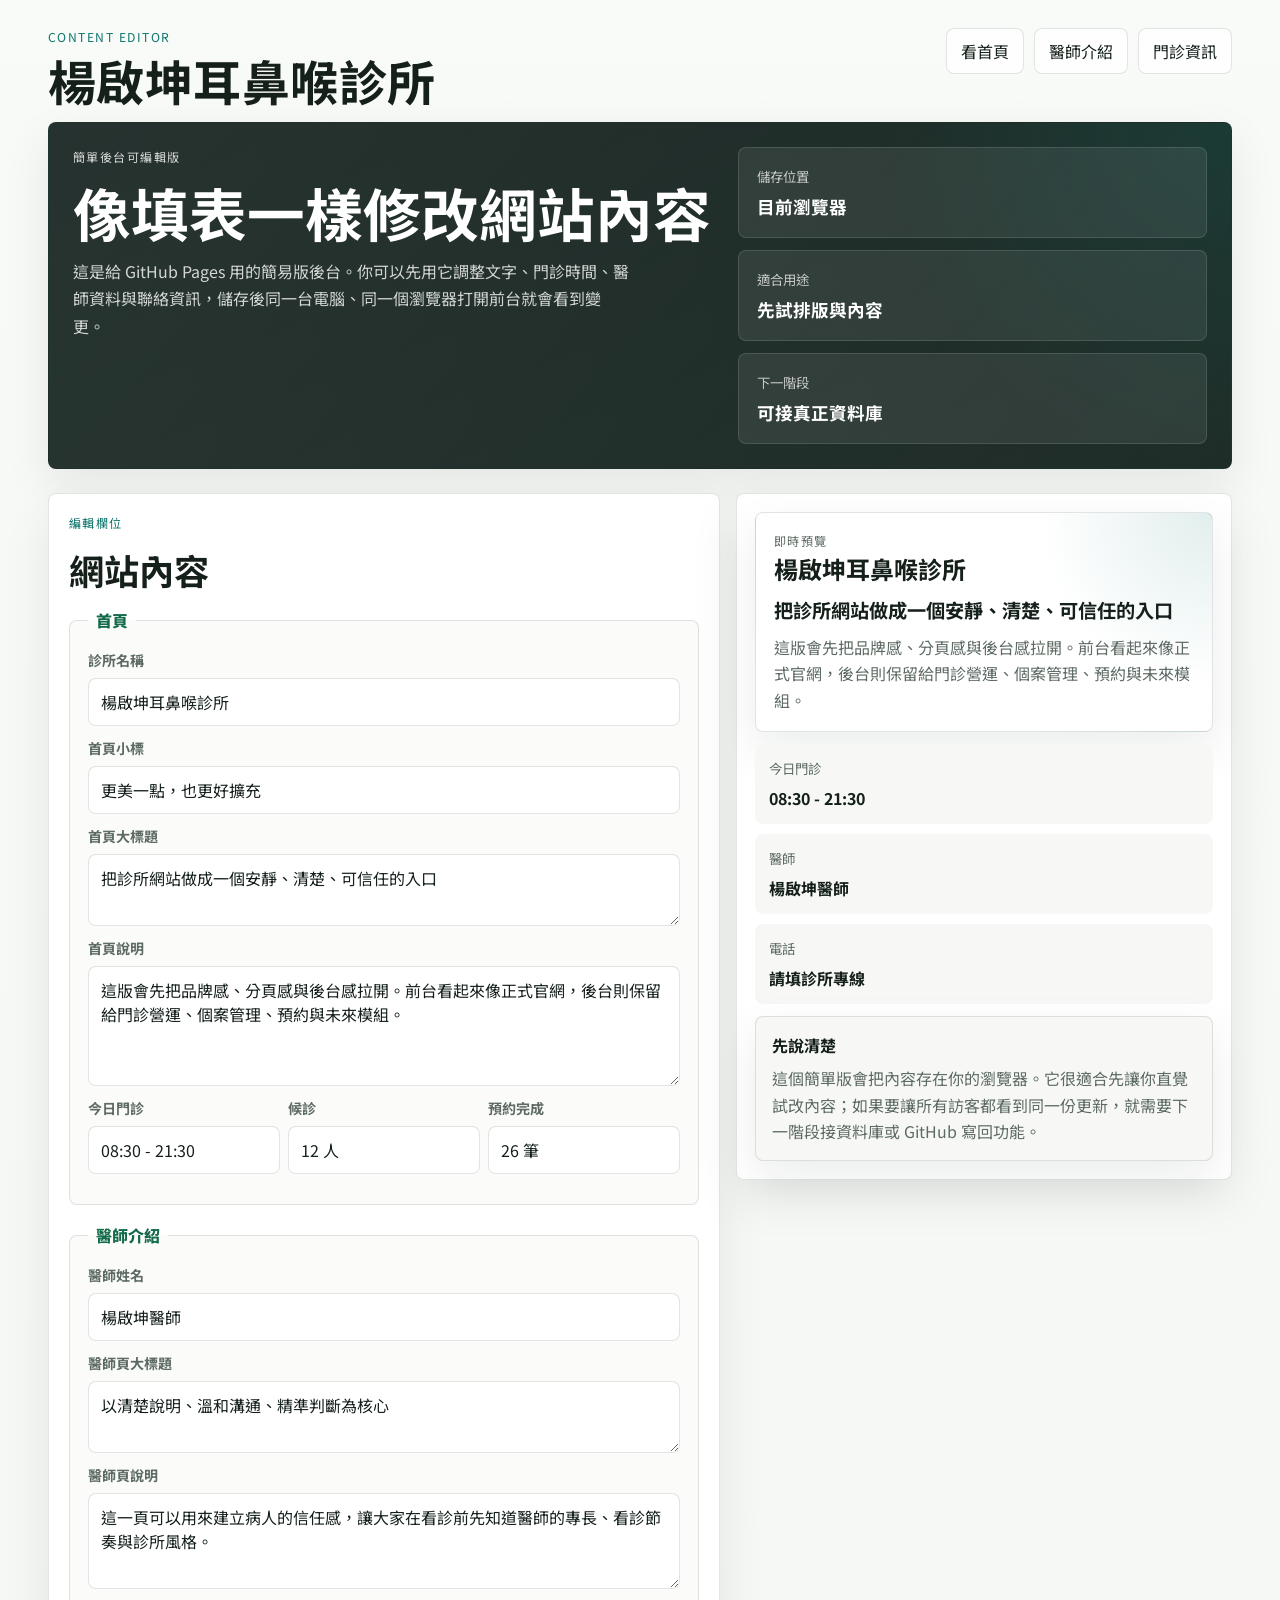
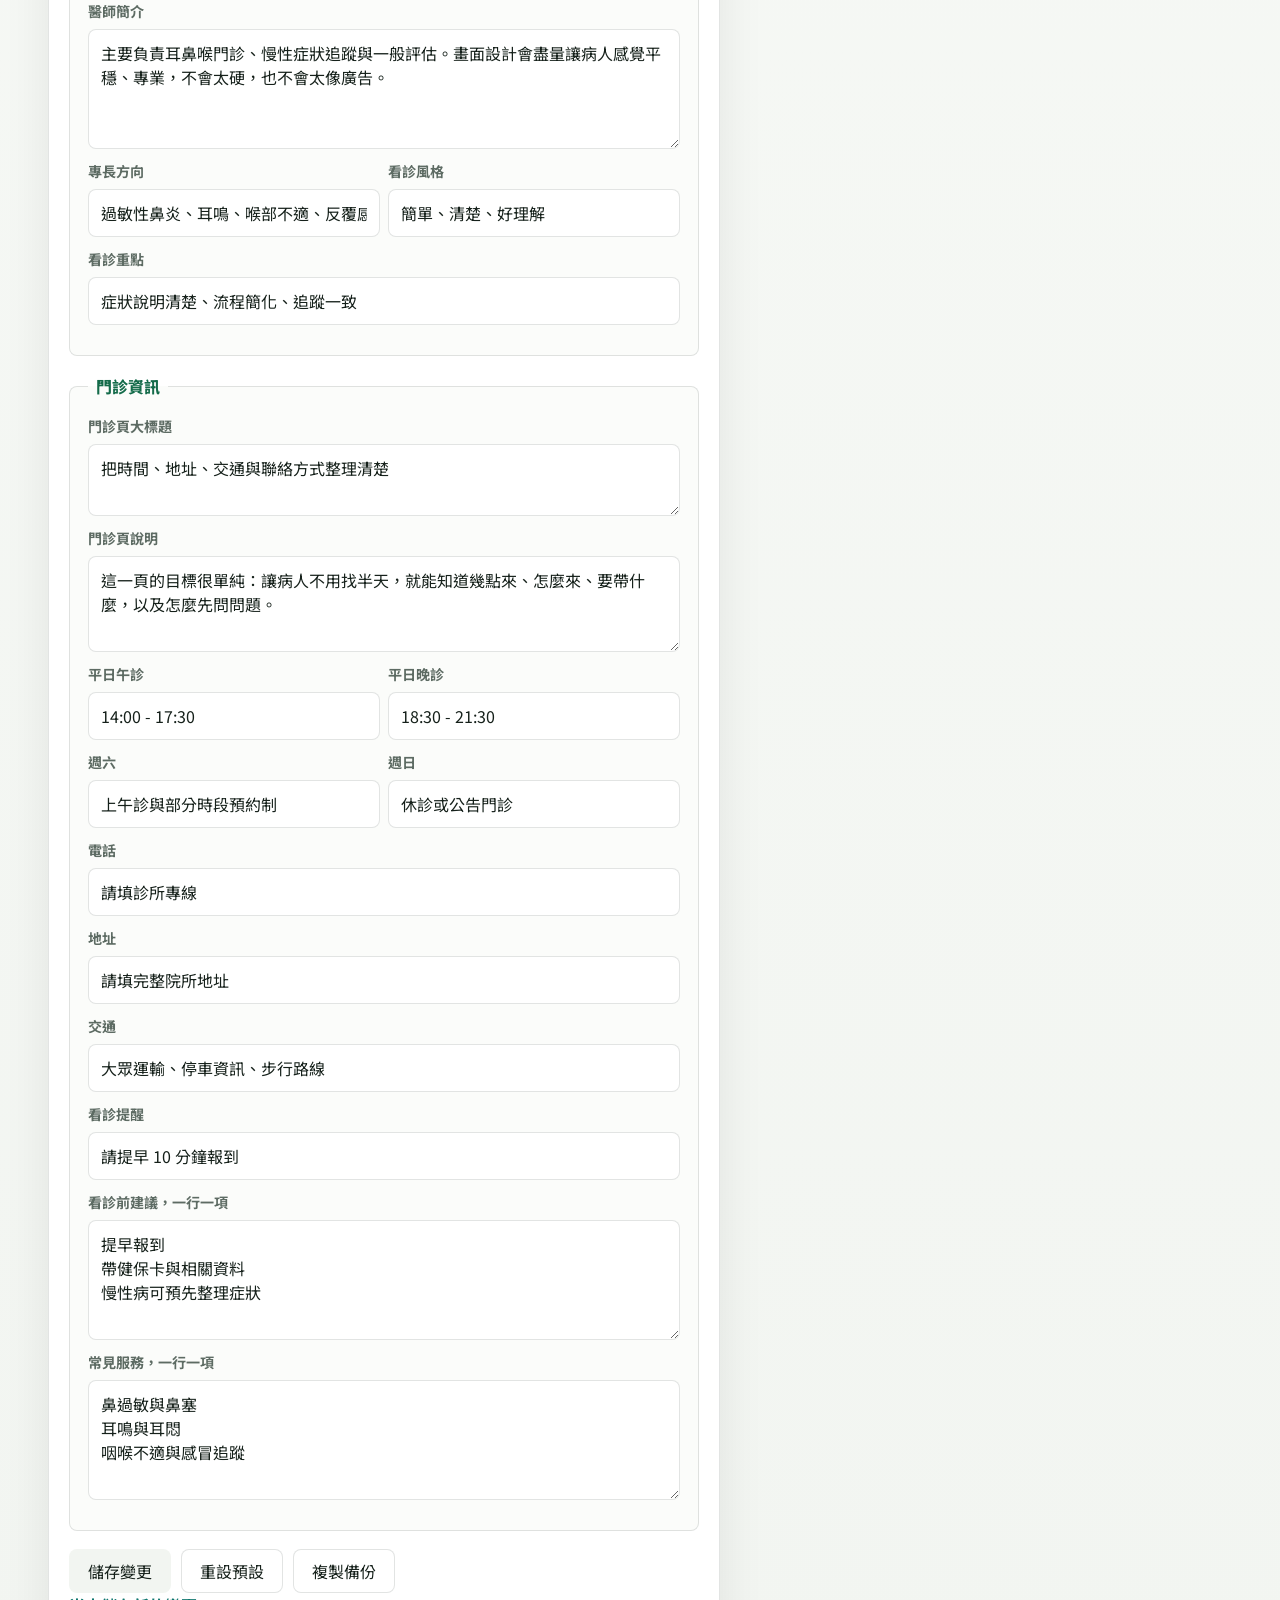
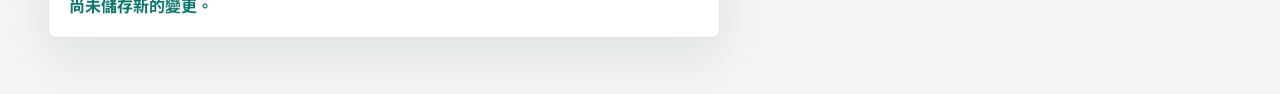
==== commit 69cebece: "Add editor stylesheet to backend page" ====
--- a/backend.html
+++ b/backend.html
@@ -9,6 +9,7 @@
     <link rel="preconnect" href="https://fonts.gstatic.com" crossorigin />
     <link href="https://fonts.googleapis.com/css2?family=Noto+Sans+TC:wght@400;500;600;700;800;900&display=swap" rel="stylesheet" />
     <link rel="stylesheet" href="styles.css" />
+    <link rel="stylesheet" href="editor.css" />
   </head>
   <body>
     <div class="page">
--- a/editor.css
+++ b/editor.css
@@ -0,0 +1,201 @@
+.editor-layout {
+  display: grid;
+  grid-template-columns: minmax(0, 1.15fr) minmax(320px, 0.85fr);
+  gap: 16px;
+  margin-top: 24px;
+  align-items: start;
+}
+
+.editor-panel,
+.editor-preview,
+.preview-card,
+.editor-note {
+  border-radius: 8px;
+  border: 1px solid var(--line);
+  background: var(--panel);
+  box-shadow: var(--shadow);
+}
+
+.editor-panel {
+  padding: 20px;
+}
+
+.section-head--tight {
+  margin-top: 0;
+}
+
+.editor-fieldset {
+  margin: 0 0 18px;
+  padding: 18px;
+  border: 1px solid var(--line);
+  border-radius: 8px;
+  background: #fbfcfa;
+}
+
+.editor-fieldset legend {
+  padding: 0 8px;
+  font-weight: 800;
+  color: var(--green);
+}
+
+.editor-form {
+  display: grid;
+  gap: 12px;
+}
+
+.field,
+.field-row {
+  display: grid;
+  gap: 8px;
+}
+
+.field {
+  margin-bottom: 12px;
+}
+
+.field span {
+  font-size: 0.88rem;
+  font-weight: 700;
+  color: var(--muted);
+}
+
+.field input,
+.field textarea {
+  width: 100%;
+  border: 1px solid var(--line);
+  border-radius: 8px;
+  padding: 11px 12px;
+  background: #fff;
+  color: var(--ink);
+  font: inherit;
+  line-height: 1.5;
+}
+
+.field input:focus,
+.field textarea:focus {
+  outline: 2px solid rgba(15, 118, 110, 0.22);
+  border-color: rgba(15, 118, 110, 0.42);
+}
+
+.field textarea {
+  resize: vertical;
+}
+
+.field-row {
+  grid-template-columns: repeat(3, minmax(0, 1fr));
+}
+
+.field-row--two {
+  grid-template-columns: repeat(2, minmax(0, 1fr));
+}
+
+.editor-actions {
+  display: flex;
+  flex-wrap: wrap;
+  gap: 10px;
+  margin-top: 4px;
+}
+
+.editor-submit {
+  border-color: transparent;
+}
+
+.editor-secondary {
+  color: var(--ink);
+  border-color: var(--line);
+  background: #fff;
+}
+
+.editor-status {
+  margin: 0;
+  color: var(--accent);
+  font-weight: 700;
+}
+
+.editor-preview {
+  position: sticky;
+  top: 18px;
+  padding: 18px;
+  display: grid;
+  gap: 12px;
+}
+
+.preview-card {
+  padding: 18px;
+  background:
+    radial-gradient(circle at top right, rgba(15, 118, 110, 0.12), transparent 34%),
+    #fff;
+}
+
+.preview-card h3 {
+  margin: 0 0 12px;
+  font-size: 1.5rem;
+}
+
+.preview-card strong {
+  display: block;
+  margin-bottom: 10px;
+  font-size: 1.2rem;
+  line-height: 1.35;
+}
+
+.preview-card p {
+  margin: 0;
+  color: var(--muted);
+  line-height: 1.65;
+}
+
+.preview-grid {
+  display: grid;
+  gap: 10px;
+}
+
+.preview-grid article {
+  padding: 14px;
+  border-radius: 8px;
+  background: var(--panel-soft);
+}
+
+.preview-grid span {
+  display: block;
+  color: var(--muted);
+  font-size: 0.84rem;
+}
+
+.preview-grid strong {
+  display: block;
+  margin-top: 8px;
+}
+
+.editor-note {
+  padding: 16px;
+  background: #f7f8f5;
+}
+
+.editor-note strong {
+  display: block;
+  margin-bottom: 8px;
+}
+
+.editor-note p {
+  margin: 0;
+  color: var(--muted);
+  line-height: 1.65;
+}
+
+@media (max-width: 1020px) {
+  .editor-layout {
+    grid-template-columns: 1fr;
+  }
+
+  .editor-preview {
+    position: static;
+  }
+}
+
+@media (max-width: 720px) {
+  .field-row,
+  .field-row--two {
+    grid-template-columns: 1fr;
+  }
+}
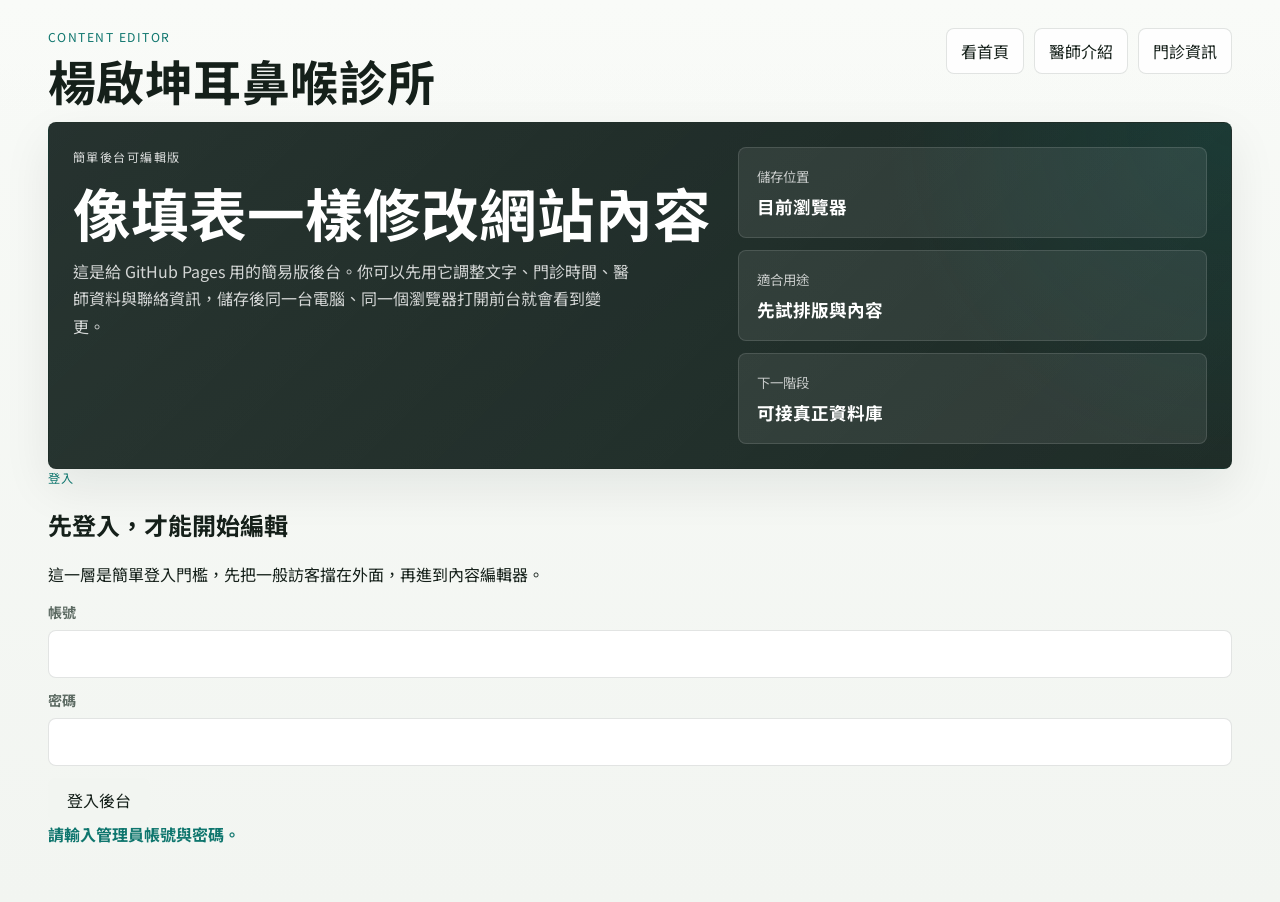
==== commit 19801b19: "Add login gate to backend editor" ====
--- a/backend.html
+++ b/backend.html
@@ -52,175 +52,201 @@
           </div>
         </section>
 
-        <section class="editor-layout" aria-labelledby="editor-title">
-          <form class="editor-panel" id="clinic-editor">
-            <div class="section-head section-head--tight">
-              <p class="eyebrow">編輯欄位</p>
-              <h2 id="editor-title">網站內容</h2>
+        <section class="auth-panel" id="editor-login-panel">
+          <div class="auth-copy">
+            <p class="eyebrow">登入</p>
+            <h2>先登入，才能開始編輯</h2>
+            <p>這一層是簡單登入門檻，先把一般訪客擋在外面，再進到內容編輯器。</p>
+          </div>
+
+          <form class="auth-form" id="editor-login">
+            <label class="field">
+              <span>帳號</span>
+              <input id="login-username" type="text" autocomplete="username" />
+            </label>
+            <label class="field">
+              <span>密碼</span>
+              <input id="login-password" type="password" autocomplete="current-password" />
+            </label>
+            <div class="editor-actions">
+              <button class="action action--primary editor-submit" type="submit">登入後台</button>
             </div>
-
-            <fieldset class="editor-fieldset">
-              <legend>首頁</legend>
-              <label class="field">
-                <span>診所名稱</span>
-                <input id="edit-clinic-name" type="text" />
-              </label>
-              <label class="field">
-                <span>首頁小標</span>
-                <input id="edit-home-eyebrow" type="text" />
-              </label>
-              <label class="field">
-                <span>首頁大標題</span>
-                <textarea id="edit-home-headline" rows="2"></textarea>
-              </label>
-              <label class="field">
-                <span>首頁說明</span>
-                <textarea id="edit-home-lead" rows="4"></textarea>
-              </label>
-              <div class="field-row">
-                <label class="field">
+            <p class="editor-status auth-status" id="login-status">請輸入管理員帳號與密碼。</p>
+          </form>
+        </section>
+
+        <section class="editor-shell" id="editor-shell" hidden>
+          <section class="editor-layout" aria-labelledby="editor-title">
+            <form class="editor-panel" id="clinic-editor">
+              <div class="section-head section-head--tight">
+                <p class="eyebrow">編輯欄位</p>
+                <h2 id="editor-title">網站內容</h2>
+              </div>
+
+              <fieldset class="editor-fieldset">
+                <legend>首頁</legend>
+                <label class="field">
+                  <span>診所名稱</span>
+                  <input id="edit-clinic-name" type="text" />
+                </label>
+                <label class="field">
+                  <span>首頁小標</span>
+                  <input id="edit-home-eyebrow" type="text" />
+                </label>
+                <label class="field">
+                  <span>首頁大標題</span>
+                  <textarea id="edit-home-headline" rows="2"></textarea>
+                </label>
+                <label class="field">
+                  <span>首頁說明</span>
+                  <textarea id="edit-home-lead" rows="4"></textarea>
+                </label>
+                <div class="field-row">
+                  <label class="field">
+                    <span>今日門診</span>
+                    <input id="edit-today-hours" type="text" />
+                  </label>
+                  <label class="field">
+                    <span>候診</span>
+                    <input id="edit-waiting-count" type="text" />
+                  </label>
+                  <label class="field">
+                    <span>預約完成</span>
+                    <input id="edit-appointment-count" type="text" />
+                  </label>
+                </div>
+              </fieldset>
+
+              <fieldset class="editor-fieldset">
+                <legend>醫師介紹</legend>
+                <label class="field">
+                  <span>醫師姓名</span>
+                  <input id="edit-doctor-name" type="text" />
+                </label>
+                <label class="field">
+                  <span>醫師頁大標題</span>
+                  <textarea id="edit-doctor-headline" rows="2"></textarea>
+                </label>
+                <label class="field">
+                  <span>醫師頁說明</span>
+                  <textarea id="edit-doctor-lead" rows="3"></textarea>
+                </label>
+                <label class="field">
+                  <span>醫師簡介</span>
+                  <textarea id="edit-doctor-summary" rows="4"></textarea>
+                </label>
+                <div class="field-row field-row--two">
+                  <label class="field">
+                    <span>專長方向</span>
+                    <input id="edit-doctor-specialty" type="text" />
+                  </label>
+                  <label class="field">
+                    <span>看診風格</span>
+                    <input id="edit-doctor-style" type="text" />
+                  </label>
+                </div>
+                <label class="field">
+                  <span>看診重點</span>
+                  <input id="edit-doctor-focus" type="text" />
+                </label>
+              </fieldset>
+
+              <fieldset class="editor-fieldset">
+                <legend>門診資訊</legend>
+                <label class="field">
+                  <span>門診頁大標題</span>
+                  <textarea id="edit-info-headline" rows="2"></textarea>
+                </label>
+                <label class="field">
+                  <span>門診頁說明</span>
+                  <textarea id="edit-info-lead" rows="3"></textarea>
+                </label>
+                <div class="field-row field-row--two">
+                  <label class="field">
+                    <span>平日午診</span>
+                    <input id="edit-weekday-morning" type="text" />
+                  </label>
+                  <label class="field">
+                    <span>平日晚診</span>
+                    <input id="edit-weekday-evening" type="text" />
+                  </label>
+                </div>
+                <div class="field-row field-row--two">
+                  <label class="field">
+                    <span>週六</span>
+                    <input id="edit-saturday-hours" type="text" />
+                  </label>
+                  <label class="field">
+                    <span>週日</span>
+                    <input id="edit-sunday-hours" type="text" />
+                  </label>
+                </div>
+                <label class="field">
+                  <span>電話</span>
+                  <input id="edit-phone" type="text" />
+                </label>
+                <label class="field">
+                  <span>地址</span>
+                  <input id="edit-address" type="text" />
+                </label>
+                <label class="field">
+                  <span>交通</span>
+                  <input id="edit-transport" type="text" />
+                </label>
+                <label class="field">
+                  <span>看診提醒</span>
+                  <input id="edit-check-in-note" type="text" />
+                </label>
+                <label class="field">
+                  <span>看診前建議，一行一項</span>
+                  <textarea id="edit-before-visit" rows="4"></textarea>
+                </label>
+                <label class="field">
+                  <span>常見服務，一行一項</span>
+                  <textarea id="edit-services" rows="4"></textarea>
+                </label>
+              </fieldset>
+
+              <div class="editor-actions">
+                <button class="action action--primary editor-submit" type="submit">儲存變更</button>
+                <button class="action editor-secondary" id="reset-editor" type="button">重設預設</button>
+                <button class="action editor-secondary" id="export-editor" type="button">複製備份</button>
+                <button class="action editor-secondary" id="logout-editor" type="button">登出</button>
+              </div>
+              <p class="editor-status" id="editor-status">尚未儲存新的變更。</p>
+            </form>
+
+            <aside class="editor-preview" aria-label="即時預覽">
+              <div class="preview-card">
+                <p class="eyebrow">即時預覽</p>
+                <h3 id="preview-clinic-name">楊啟坤耳鼻喉診所</h3>
+                <strong id="preview-home-headline">把診所網站做成一個安靜、清楚、可信任的入口</strong>
+                <p id="preview-home-lead">這裡會同步顯示首頁說明。</p>
+              </div>
+
+              <div class="preview-grid">
+                <article>
                   <span>今日門診</span>
-                  <input id="edit-today-hours" type="text" />
-                </label>
-                <label class="field">
-                  <span>候診</span>
-                  <input id="edit-waiting-count" type="text" />
-                </label>
-                <label class="field">
-                  <span>預約完成</span>
-                  <input id="edit-appointment-count" type="text" />
-                </label>
-              </div>
-            </fieldset>
-
-            <fieldset class="editor-fieldset">
-              <legend>醫師介紹</legend>
-              <label class="field">
-                <span>醫師姓名</span>
-                <input id="edit-doctor-name" type="text" />
-              </label>
-              <label class="field">
-                <span>醫師頁大標題</span>
-                <textarea id="edit-doctor-headline" rows="2"></textarea>
-              </label>
-              <label class="field">
-                <span>醫師頁說明</span>
-                <textarea id="edit-doctor-lead" rows="3"></textarea>
-              </label>
-              <label class="field">
-                <span>醫師簡介</span>
-                <textarea id="edit-doctor-summary" rows="4"></textarea>
-              </label>
-              <div class="field-row field-row--two">
-                <label class="field">
-                  <span>專長方向</span>
-                  <input id="edit-doctor-specialty" type="text" />
-                </label>
-                <label class="field">
-                  <span>看診風格</span>
-                  <input id="edit-doctor-style" type="text" />
-                </label>
-              </div>
-              <label class="field">
-                <span>看診重點</span>
-                <input id="edit-doctor-focus" type="text" />
-              </label>
-            </fieldset>
-
-            <fieldset class="editor-fieldset">
-              <legend>門診資訊</legend>
-              <label class="field">
-                <span>門診頁大標題</span>
-                <textarea id="edit-info-headline" rows="2"></textarea>
-              </label>
-              <label class="field">
-                <span>門診頁說明</span>
-                <textarea id="edit-info-lead" rows="3"></textarea>
-              </label>
-              <div class="field-row field-row--two">
-                <label class="field">
-                  <span>平日午診</span>
-                  <input id="edit-weekday-morning" type="text" />
-                </label>
-                <label class="field">
-                  <span>平日晚診</span>
-                  <input id="edit-weekday-evening" type="text" />
-                </label>
-              </div>
-              <div class="field-row field-row--two">
-                <label class="field">
-                  <span>週六</span>
-                  <input id="edit-saturday-hours" type="text" />
-                </label>
-                <label class="field">
-                  <span>週日</span>
-                  <input id="edit-sunday-hours" type="text" />
-                </label>
-              </div>
-              <label class="field">
-                <span>電話</span>
-                <input id="edit-phone" type="text" />
-              </label>
-              <label class="field">
-                <span>地址</span>
-                <input id="edit-address" type="text" />
-              </label>
-              <label class="field">
-                <span>交通</span>
-                <input id="edit-transport" type="text" />
-              </label>
-              <label class="field">
-                <span>看診提醒</span>
-                <input id="edit-check-in-note" type="text" />
-              </label>
-              <label class="field">
-                <span>看診前建議，一行一項</span>
-                <textarea id="edit-before-visit" rows="4"></textarea>
-              </label>
-              <label class="field">
-                <span>常見服務，一行一項</span>
-                <textarea id="edit-services" rows="4"></textarea>
-              </label>
-            </fieldset>
-
-            <div class="editor-actions">
-              <button class="action action--primary editor-submit" type="submit">儲存變更</button>
-              <button class="action editor-secondary" id="reset-editor" type="button">重設預設</button>
-              <button class="action editor-secondary" id="export-editor" type="button">複製備份</button>
-            </div>
-            <p class="editor-status" id="editor-status">尚未儲存新的變更。</p>
-          </form>
-
-          <aside class="editor-preview" aria-label="即時預覽">
-            <div class="preview-card">
-              <p class="eyebrow">即時預覽</p>
-              <h3 id="preview-clinic-name">楊啟坤耳鼻喉診所</h3>
-              <strong id="preview-home-headline">把診所網站做成一個安靜、清楚、可信任的入口</strong>
-              <p id="preview-home-lead">這裡會同步顯示首頁說明。</p>
-            </div>
-
-            <div class="preview-grid">
-              <article>
-                <span>今日門診</span>
-                <strong id="preview-hours">08:30 - 21:30</strong>
-              </article>
-              <article>
-                <span>醫師</span>
-                <strong id="preview-doctor">楊啟坤醫師</strong>
-              </article>
-              <article>
-                <span>電話</span>
-                <strong id="preview-phone">請填診所專線</strong>
-              </article>
-            </div>
-
-            <div class="editor-note">
-              <strong>先說清楚</strong>
-              <p>
-                這個簡單版會把內容存在你的瀏覽器。它很適合先讓你直覺試改內容；如果要讓所有訪客都看到同一份更新，就需要下一階段接資料庫或 GitHub 寫回功能。
-              </p>
-            </div>
-          </aside>
+                  <strong id="preview-hours">08:30 - 21:30</strong>
+                </article>
+                <article>
+                  <span>醫師</span>
+                  <strong id="preview-doctor">楊啟坤醫師</strong>
+                </article>
+                <article>
+                  <span>電話</span>
+                  <strong id="preview-phone">請填診所專線</strong>
+                </article>
+              </div>
+
+              <div class="editor-note">
+                <strong>先說清楚</strong>
+                <p>
+                  這個簡單版會把內容存在你的瀏覽器。它很適合先讓你直覺試改內容；如果要讓所有訪客都看到同一份更新，就需要下一階段接資料庫或 GitHub 寫回功能。
+                </p>
+              </div>
+            </aside>
+          </section>
         </section>
       </main>
     </div>
@@ -228,4 +254,4 @@
     <script src="site-data.js"></script>
     <script src="script.js"></script>
   </body>
-</html>
+</html>
